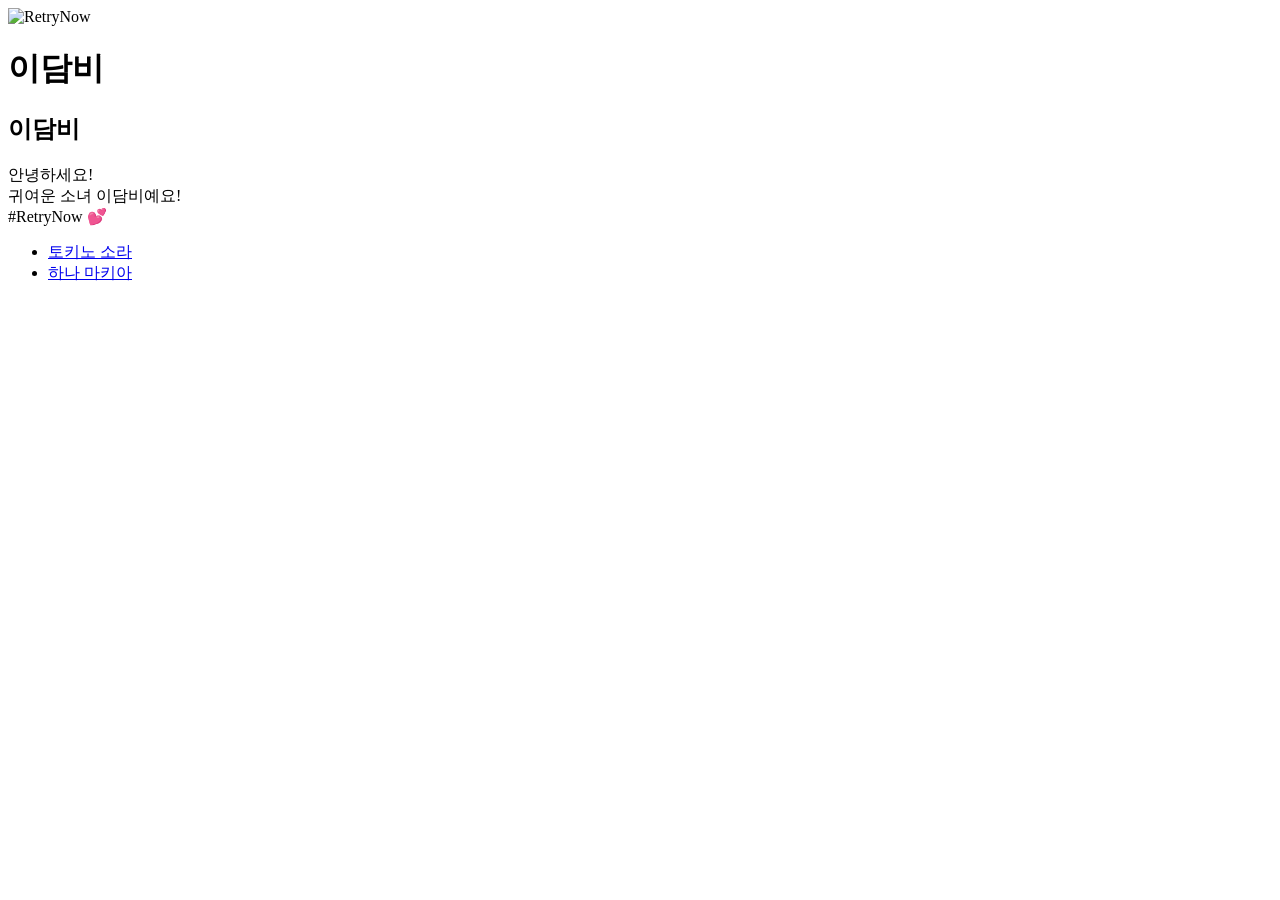
==== index.html @ a30d89b1 "Update index.html" ====
<!DOCTYPE html>
<html lang="ko">
  <head>
    <meta charset="UTF-8" />
    <meta name="viewport" content="width=device-width, initial-scale=1.0" />
    <title>이담비</title>
    <meta name="description" content="RetryNow, MyLink-Kit" />
    <meta name="author" content="RetryNow" />

    <meta property="og:title" content="이담비" />
    <meta property="og:description" content="RetryNow, MyLink-Kit." />
    <meta property="og:image" content="https://retrynoworg.github.io/img/profile.jpg" />
    <meta property="og:url" content="https://retrynoworg.github.io/" />
    <meta name="twitter:card" content="summary_large_image" />

    <link rel="icon" href="favicon.ico" type="image/x-icon" />
    <link rel="preconnect" href="https://fonts.googleapis.com" />
    <link rel="preconnect" href="https://fonts.gstatic.com" crossorigin />
    <link
      href="https://fonts.googleapis.com/css2?family=Jua&family=Noto+Sans+KR:wght@100..900&display=swap"
      rel="stylesheet"
    />

    <!-- Google Fonts link: https://fonts.google.com/ -->

    <style>
      :root {
        --main-font: "Noto Sans KR", sans-serif;
        --point-font: "Jua", serif;
      }
    </style>

    <link rel="stylesheet" href="styles.css" />
  </head>

  <body>
    <div class="wrapper">
      <div class="content">
        <div class="infoArea">
          <div class="thumbBox">
            <img src="img/profile.jpg" alt="RetryNow" />
          </div>

          <h1 class="userName">이담비</h1>
          <h2 class="pageSubtitle">이담비</h2>

          <div class="sloganText">
            안녕하세요!<br />
            귀여운 소녀 이담비예요!<br />
            #RetryNow 💕
          </div>
        </div>

        <div class="linkArea">
          <ul>
            <li>
              <a href="https://m.youtube.com/@TokinoSora">
                <i class="sora" aria-hidden="true"></i>토키노 소라
              </a>
            </li>
            <li>
              <a href="https://m.youtube.com/@HanaMacchia">
                <i class="hana" aria-hidden="true"></i>하나 마키아
              </a>
            </li>
          </ul>
        </div>
      </div>
    </div>
  </body>
</html>
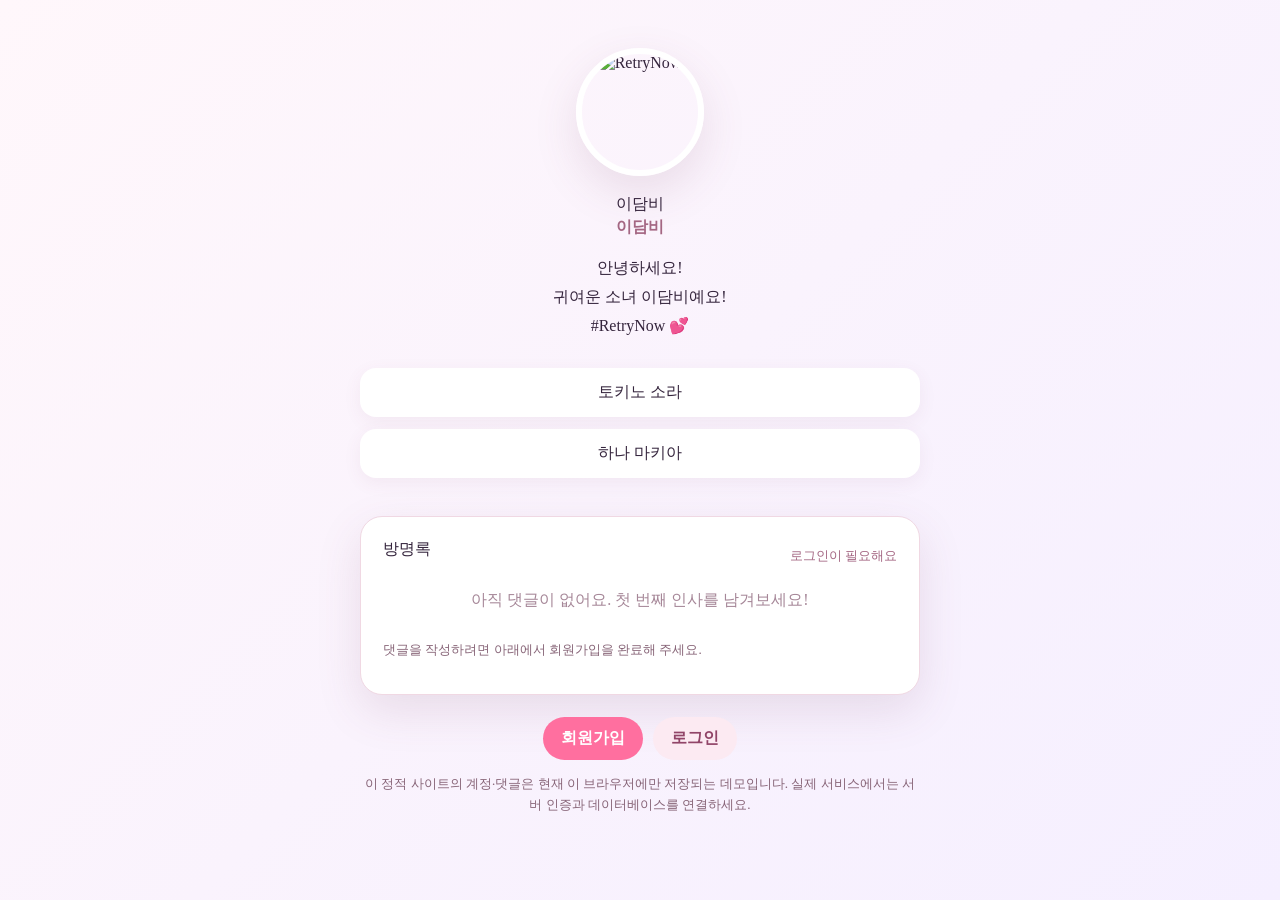
==== commit fa44d309: "Add multi-step member registration and member-only guestbook UI" ====
--- a/index.html
+++ b/index.html
@@ -1,71 +1,98 @@
-<!DOCTYPE html>
-<html lang="ko">
-  <head>
-    <meta charset="UTF-8" />
-    <meta name="viewport" content="width=device-width, initial-scale=1.0" />
-    <title>이담비</title>
-    <meta name="description" content="RetryNow, MyLink-Kit" />
-    <meta name="author" content="RetryNow" />
-
-    <meta property="og:title" content="이담비" />
-    <meta property="og:description" content="RetryNow, MyLink-Kit." />
-    <meta property="og:image" content="https://retrynoworg.github.io/img/profile.jpg" />
-    <meta property="og:url" content="https://retrynoworg.github.io/" />
-    <meta name="twitter:card" content="summary_large_image" />
-
-    <link rel="icon" href="favicon.ico" type="image/x-icon" />
-    <link rel="preconnect" href="https://fonts.googleapis.com" />
-    <link rel="preconnect" href="https://fonts.gstatic.com" crossorigin />
-    <link
-      href="https://fonts.googleapis.com/css2?family=Jua&family=Noto+Sans+KR:wght@100..900&display=swap"
-      rel="stylesheet"
-    />
-
-    <!-- Google Fonts link: https://fonts.google.com/ -->
-
-    <style>
-      :root {
-        --main-font: "Noto Sans KR", sans-serif;
-        --point-font: "Jua", serif;
-      }
-    </style>
-
-    <link rel="stylesheet" href="styles.css" />
-  </head>
-
-  <body>
-    <div class="wrapper">
-      <div class="content">
-        <div class="infoArea">
-          <div class="thumbBox">
-            <img src="img/profile.jpg" alt="RetryNow" />
-          </div>
-
-          <h1 class="userName">이담비</h1>
-          <h2 class="pageSubtitle">이담비</h2>
-
-          <div class="sloganText">
-            안녕하세요!<br />
-            귀여운 소녀 이담비예요!<br />
-            #RetryNow 💕
-          </div>
-        </div>
-
-        <div class="linkArea">
-          <ul>
-            <li>
-              <a href="https://m.youtube.com/@TokinoSora">
-                <i class="sora" aria-hidden="true"></i>토키노 소라
-              </a>
-            </li>
-            <li>
-              <a href="https://m.youtube.com/@HanaMacchia">
-                <i class="hana" aria-hidden="true"></i>하나 마키아
-              </a>
-            </li>
-          </ul>
-        </div>
-      </div>
-    </div>
-  </body>
-</html>
+<!DOCTYPE html>
+<html lang="ko">
+  <head>
+    <meta charset="UTF-8" />
+    <meta name="viewport" content="width=device-width, initial-scale=1.0" />
+    <title>이담비</title>
+    <meta name="description" content="RetryNow, MyLink-Kit" />
+    <meta name="author" content="RetryNow" />
+    <meta property="og:title" content="이담비" />
+    <meta property="og:description" content="RetryNow, MyLink-Kit." />
+    <meta property="og:image" content="https://retrynoworg.github.io/img/profile.jpg" />
+    <meta property="og:url" content="https://retrynoworg.github.io/" />
+    <meta name="twitter:card" content="summary_large_image" />
+    <link rel="icon" href="favicon.ico" type="image/x-icon" />
+    <link rel="preconnect" href="https://fonts.googleapis.com" />
+    <link rel="preconnect" href="https://fonts.gstatic.com" crossorigin />
+    <link href="https://fonts.googleapis.com/css2?family=Jua&family=Noto+Sans+KR:wght@100..900&display=swap" rel="stylesheet" />
+    <link rel="stylesheet" href="styles.css" />
+  </head>
+  <body>
+    <main class="wrapper">
+      <section class="content" aria-labelledby="profile-name">
+        <div class="infoArea">
+          <div class="thumbBox"><img src="img/profile.jpg" alt="RetryNow" /></div>
+          <h1 id="profile-name" class="userName">이담비</h1>
+          <h2 class="pageSubtitle">이담비</h2>
+          <p class="sloganText">안녕하세요!<br />귀여운 소녀 이담비예요!<br />#RetryNow 💕</p>
+        </div>
+
+        <div class="linkArea">
+          <ul>
+            <li><a href="https://m.youtube.com/@TokinoSora" target="_blank" rel="noopener noreferrer"><i class="sora" aria-hidden="true"></i>토키노 소라</a></li>
+            <li><a href="https://m.youtube.com/@HanaMacchia" target="_blank" rel="noopener noreferrer"><i class="hana" aria-hidden="true"></i>하나 마키아</a></li>
+          </ul>
+        </div>
+
+        <section class="community" aria-labelledby="community-title">
+          <div class="section-heading"><h2 id="community-title">방명록</h2><span id="auth-status">로그인이 필요해요</span></div>
+          <div id="comments" class="comments" aria-live="polite"></div>
+          <form id="comment-form" class="comment-form" hidden>
+            <label for="comment-text">댓글</label>
+            <textarea id="comment-text" maxlength="300" required placeholder="따뜻한 말을 남겨주세요 (최대 300자)"></textarea>
+            <div class="form-row"><small><span id="comment-count">0</span>/300</small><button type="submit">댓글 남기기</button></div>
+          </form>
+          <p id="comment-login-hint" class="hint">댓글을 작성하려면 아래에서 회원가입을 완료해 주세요.</p>
+        </section>
+
+        <div class="account-actions">
+          <button id="signup-open" class="primary" type="button">회원가입</button>
+          <button id="login-open" class="secondary" type="button">로그인</button>
+          <button id="logout" class="secondary" type="button" hidden>로그아웃</button>
+        </div>
+        <p class="demo-note">이 정적 사이트의 계정·댓글은 현재 이 브라우저에만 저장되는 데모입니다. 실제 서비스에서는 서버 인증과 데이터베이스를 연결하세요.</p>
+      </section>
+    </main>
+
+    <dialog id="account-dialog" aria-labelledby="dialog-title">
+      <button class="dialog-close" type="button" aria-label="닫기">×</button>
+      <h2 id="dialog-title">안전한 회원가입</h2>
+      <p class="step-label">단계 <span id="step-number">1</span> / 4</p>
+      <div class="progress"><span id="progress-bar"></span></div>
+      <form id="account-form" novalidate>
+        <fieldset data-step="1">
+          <legend>약관 동의</legend>
+          <p class="muted">서비스 이용을 위해 아래 내용을 확인해 주세요.</p>
+          <label class="check"><input id="terms" type="checkbox" required /> 이용약관과 개인정보 처리 안내에 동의합니다.</label>
+          <label class="check"><input id="age" type="checkbox" required /> 만 14세 이상이며 가입 정보를 직접 입력합니다.</label>
+        </fieldset>
+        <fieldset data-step="2" hidden>
+          <legend>계정 정보</legend>
+          <label>닉네임<input id="username" minlength="2" maxlength="20" pattern="[가-힣A-Za-z0-9_]+" required autocomplete="username" /></label>
+          <small>2~20자, 한글·영문·숫자·밑줄만 사용할 수 있어요.</small>
+          <label>이메일<input id="email" type="email" required autocomplete="email" /></label>
+          <label>비밀번호<input id="password" type="password" minlength="12" required autocomplete="new-password" /></label>
+          <small>12자 이상이며 대문자·소문자·숫자·특수문자를 모두 포함해야 해요.</small>
+          <label>비밀번호 확인<input id="password-confirm" type="password" required autocomplete="new-password" /></label>
+        </fieldset>
+        <fieldset data-step="3" hidden>
+          <legend>본인 확인</legend>
+          <p class="muted">데모 환경에서는 이메일 발송 대신 아래 코드가 표시됩니다. 실제 운영 시에는 서버에서 이메일 인증을 구현해야 합니다.</p>
+          <div class="verification-code" id="verification-code" aria-live="polite"></div>
+          <label>인증 코드<input id="verification-input" inputmode="numeric" pattern="[0-9]{6}" maxlength="6" required /></label>
+          <label class="check"><input id="privacy" type="checkbox" required /> 개인정보 수집 및 댓글 표시 방식을 확인했습니다.</label>
+        </fieldset>
+        <fieldset data-step="4" hidden>
+          <legend>마지막 확인</legend>
+          <p>자동 가입 방지를 위해 다음 계산 결과를 입력해 주세요.</p>
+          <p class="challenge" id="challenge-question"></p>
+          <label>정답<input id="challenge-answer" inputmode="numeric" required /></label>
+          <label class="check"><input id="community-rules" type="checkbox" required /> 서로 존중하는 댓글을 작성하겠습니다.</label>
+        </fieldset>
+        <p id="form-error" class="form-error" role="alert"></p>
+        <div class="dialog-actions"><button id="back-step" class="secondary" type="button" hidden>이전</button><button id="next-step" class="primary" type="button">다음</button></div>
+      </form>
+    </dialog>
+    <script src="script.js"></script>
+  </body>
+</html>
--- a/styles.css
+++ b/styles.css
@@ -0,0 +1,12 @@
+* { box-sizing: border-box; }
+:root { --ink: #35253d; --pink: #ff6f9f; --light: #fff4f8; --line: #f0d8e3; --shadow: 0 16px 45px #7b456522; }
+body { margin: 0; color: var(--ink); font-family: var(--main-font), sans-serif; background: linear-gradient(135deg, #fff7fb, #f5efff); }
+button, input, textarea { font: inherit; } button { cursor: pointer; border: 0; }
+.wrapper { min-height: 100vh; padding: 48px 18px; }.content { width: min(100%, 560px); margin: auto; text-align: center; }
+.thumbBox { width: 128px; height: 128px; margin: auto; overflow: hidden; border-radius: 50%; border: 6px solid white; box-shadow: var(--shadow); }.thumbBox img { width: 100%; height: 100%; object-fit: cover; }
+.userName { margin: 18px 0 0; font: 2.2rem var(--point-font); }.pageSubtitle { margin: 2px 0 14px; font-size: 1rem; color: #a46783; }.sloganText { line-height: 1.8; }
+.linkArea ul { display: grid; gap: 12px; padding: 0; margin: 28px 0; list-style: none; }.linkArea a { display: block; padding: 14px; border-radius: 16px; background: #fff; color: inherit; text-decoration: none; box-shadow: 0 5px 18px #7b456512; transition: transform .2s; }.linkArea a:hover { transform: translateY(-2px); }
+.community { margin-top: 38px; padding: 22px; text-align: left; background: #fff; border: 1px solid var(--line); border-radius: 22px; box-shadow: var(--shadow); }.section-heading { display: flex; align-items: center; justify-content: space-between; gap: 12px; }.section-heading h2 { margin: 0 0 14px; font: 1.5rem var(--point-font); }.section-heading span { color: #a46783; font-size: .8rem; }.comments { display: grid; gap: 10px; }.comment { padding: 12px 14px; background: var(--light); border-radius: 12px; }.comment p { margin: 5px 0 0; white-space: pre-wrap; word-break: break-word; }.comment-meta, .muted, .hint, small, .demo-note { color: #876477; font-size: .82rem; }.empty { text-align: center; color: #a68798; }.comment-form { margin-top: 18px; }.comment-form label, dialog label { display: grid; gap: 6px; margin: 12px 0; font-weight: 700; }.comment-form textarea, dialog input { width: 100%; border: 1px solid var(--line); border-radius: 10px; padding: 11px; color: var(--ink); background: #fffafd; }.comment-form textarea { min-height: 84px; resize: vertical; }.form-row, .dialog-actions { display: flex; align-items: center; justify-content: space-between; gap: 10px; }
+.primary, .secondary { padding: 11px 18px; border-radius: 999px; font-weight: 700; }.primary { color: white; background: var(--pink); }.secondary { color: #914568; background: #fceaf2; }.account-actions { display: flex; justify-content: center; gap: 10px; margin: 22px 0 12px; }.demo-note { line-height: 1.6; }
+dialog { width: min(92vw, 460px); padding: 28px; border: 0; border-radius: 22px; color: var(--ink); box-shadow: var(--shadow); }dialog::backdrop { background: #30152999; backdrop-filter: blur(3px); }.dialog-close { position: absolute; right: 18px; top: 14px; font-size: 1.7rem; color: #94647b; background: none; }.step-label { margin-bottom: 6px; color: #876477; font-size: .85rem; }.progress { height: 7px; margin-bottom: 22px; overflow: hidden; background: #f8e1eb; border-radius: 10px; }.progress span { display: block; height: 100%; background: var(--pink); transition: width .2s; }.dialog-actions { margin-top: 24px; }.check { display: flex !important; grid-template-columns: auto 1fr; align-items: start; font-weight: 400 !important; }.check input { width: auto; margin-top: 4px; }.challenge, .verification-code { padding: 15px; text-align: center; font-size: 1.2rem; font-weight: 700; background: var(--light); border-radius: 12px; }.form-error { min-height: 1.3em; color: #c53f62; font-size: .85rem; }
+@media (max-width: 480px) { .wrapper { padding-top: 28px; } .community { padding: 17px; } dialog { padding: 24px 18px; } }
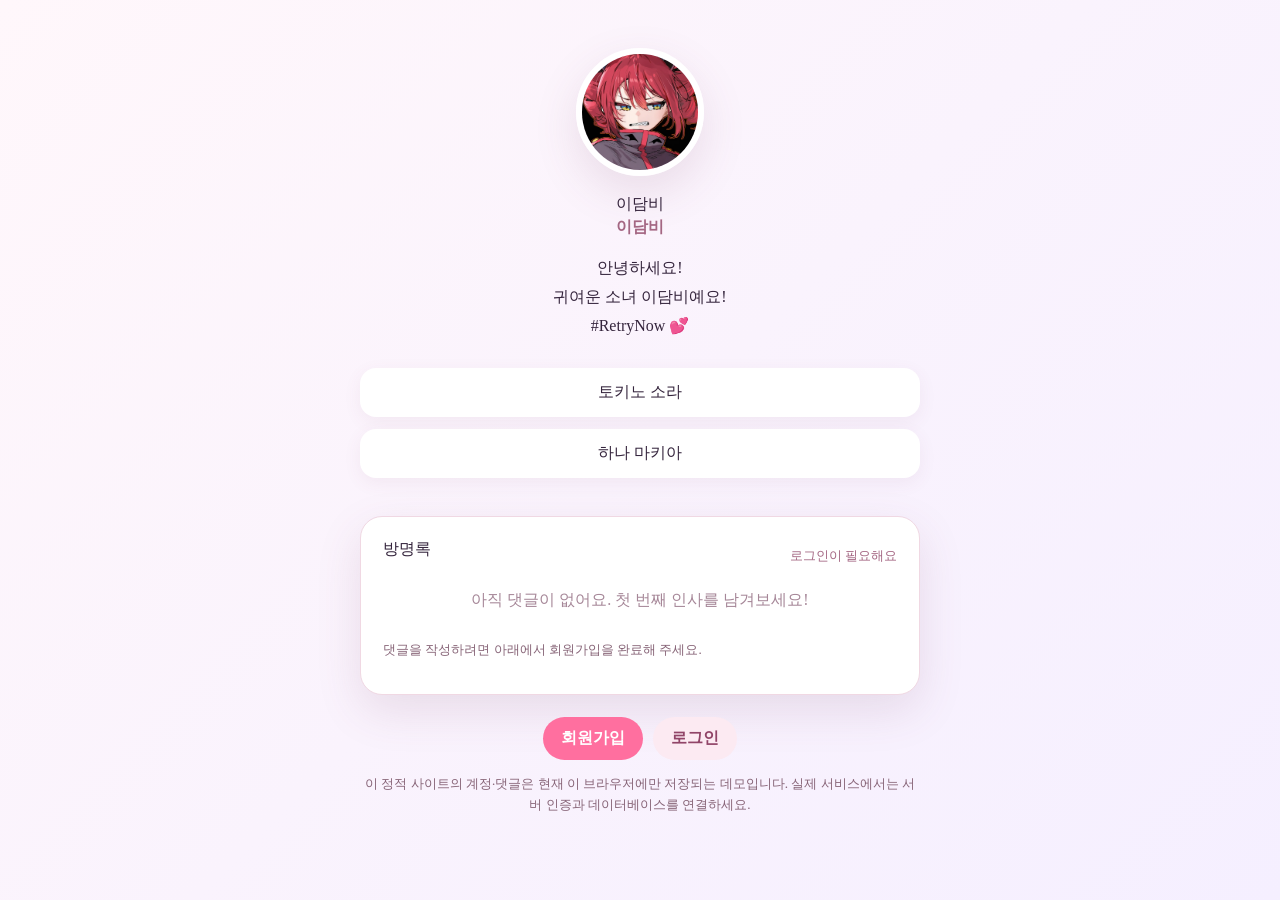
==== commit 12026b69: "Update profile image in index.html" ====
--- a/index.html
+++ b/index.html
@@ -21,7 +21,7 @@
     <main class="wrapper">
       <section class="content" aria-labelledby="profile-name">
         <div class="infoArea">
-          <div class="thumbBox"><img src="img/profile.jpg" alt="RetryNow" /></div>
+          <div class="thumbBox"><img src="img/Screenshot_20260914-200720_KakaoTalk.jpg" alt="RetryNow" /></div>
           <h1 id="profile-name" class="userName">이담비</h1>
           <h2 class="pageSubtitle">이담비</h2>
           <p class="sloganText">안녕하세요!<br />귀여운 소녀 이담비예요!<br />#RetryNow 💕</p>
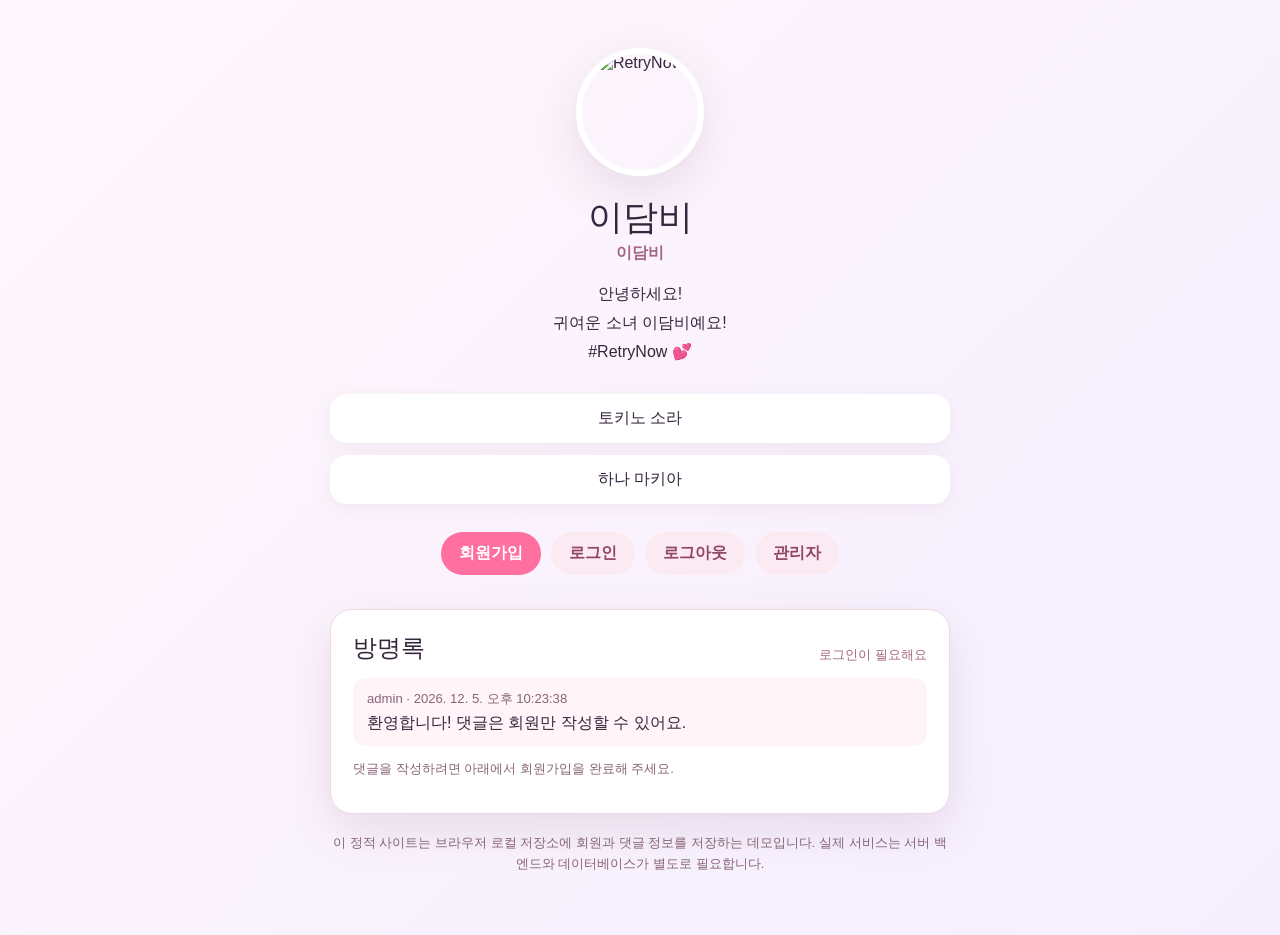
==== commit 8c6ef7ad: "Implement member registration, member-only comments, admin dashboard, and local data persistence for" ====
--- a/index.html
+++ b/index.html
@@ -21,7 +21,7 @@
     <main class="wrapper">
       <section class="content" aria-labelledby="profile-name">
         <div class="infoArea">
-          <div class="thumbBox"><img src="img/Screenshot_20260914-200720_KakaoTalk.jpg" alt="RetryNow" /></div>
+          <div class="thumbBox"><img src="img/profile.jpg" alt="RetryNow" /></div>
           <h1 id="profile-name" class="userName">이담비</h1>
           <h2 class="pageSubtitle">이담비</h2>
           <p class="sloganText">안녕하세요!<br />귀여운 소녀 이담비예요!<br />#RetryNow 💕</p>
@@ -34,23 +34,33 @@
           </ul>
         </div>
 
-        <section class="community" aria-labelledby="community-title">
-          <div class="section-heading"><h2 id="community-title">방명록</h2><span id="auth-status">로그인이 필요해요</span></div>
-          <div id="comments" class="comments" aria-live="polite"></div>
-          <form id="comment-form" class="comment-form" hidden>
-            <label for="comment-text">댓글</label>
-            <textarea id="comment-text" maxlength="300" required placeholder="따뜻한 말을 남겨주세요 (최대 300자)"></textarea>
-            <div class="form-row"><small><span id="comment-count">0</span>/300</small><button type="submit">댓글 남기기</button></div>
-          </form>
-          <p id="comment-login-hint" class="hint">댓글을 작성하려면 아래에서 회원가입을 완료해 주세요.</p>
-        </section>
-
         <div class="account-actions">
           <button id="signup-open" class="primary" type="button">회원가입</button>
           <button id="login-open" class="secondary" type="button">로그인</button>
           <button id="logout" class="secondary" type="button" hidden>로그아웃</button>
+          <a href="admin.html" class="admin-link secondary">관리자</a>
         </div>
-        <p class="demo-note">이 정적 사이트의 계정·댓글은 현재 이 브라우저에만 저장되는 데모입니다. 실제 서비스에서는 서버 인증과 데이터베이스를 연결하세요.</p>
+
+        <section class="community" aria-labelledby="community-title">
+          <div class="section-heading">
+            <h2 id="community-title">방명록</h2>
+            <span id="auth-status">로그인이 필요해요</span>
+          </div>
+          <div id="comments" class="comments" aria-live="polite"></div>
+
+          <form id="comment-form" class="comment-form" hidden>
+            <label for="comment-text">댓글</label>
+            <textarea id="comment-text" maxlength="300" required placeholder="따뜻한 말을 남겨주세요 (최대 300자)"></textarea>
+            <div class="form-row">
+              <small><span id="comment-count">0</span>/300</small>
+              <button type="submit">댓글 남기기</button>
+            </div>
+          </form>
+
+          <p id="comment-login-hint" class="hint">댓글을 작성하려면 아래에서 회원가입을 완료해 주세요.</p>
+        </section>
+
+        <p class="demo-note">이 정적 사이트는 브라우저 로컬 저장소에 회원과 댓글 정보를 저장하는 데모입니다. 실제 서비스는 서버 백엔드와 데이터베이스가 별도로 필요합니다.</p>
       </section>
     </main>
 
@@ -59,13 +69,15 @@
       <h2 id="dialog-title">안전한 회원가입</h2>
       <p class="step-label">단계 <span id="step-number">1</span> / 4</p>
       <div class="progress"><span id="progress-bar"></span></div>
+
       <form id="account-form" novalidate>
         <fieldset data-step="1">
           <legend>약관 동의</legend>
-          <p class="muted">서비스 이용을 위해 아래 내용을 확인해 주세요.</p>
+          <p class="muted">서비스 이용을 위해 아래 항목을 확인해 주세요.</p>
           <label class="check"><input id="terms" type="checkbox" required /> 이용약관과 개인정보 처리 안내에 동의합니다.</label>
           <label class="check"><input id="age" type="checkbox" required /> 만 14세 이상이며 가입 정보를 직접 입력합니다.</label>
         </fieldset>
+
         <fieldset data-step="2" hidden>
           <legend>계정 정보</legend>
           <label>닉네임<input id="username" minlength="2" maxlength="20" pattern="[가-힣A-Za-z0-9_]+" required autocomplete="username" /></label>
@@ -75,24 +87,31 @@
           <small>12자 이상이며 대문자·소문자·숫자·특수문자를 모두 포함해야 해요.</small>
           <label>비밀번호 확인<input id="password-confirm" type="password" required autocomplete="new-password" /></label>
         </fieldset>
+
         <fieldset data-step="3" hidden>
           <legend>본인 확인</legend>
-          <p class="muted">데모 환경에서는 이메일 발송 대신 아래 코드가 표시됩니다. 실제 운영 시에는 서버에서 이메일 인증을 구현해야 합니다.</p>
+          <p class="muted">아래 인증 코드를 입력해 주세요. 실제 운영 환경에서는 이메일/SMS 인증을 연결해야 합니다.</p>
           <div class="verification-code" id="verification-code" aria-live="polite"></div>
           <label>인증 코드<input id="verification-input" inputmode="numeric" pattern="[0-9]{6}" maxlength="6" required /></label>
-          <label class="check"><input id="privacy" type="checkbox" required /> 개인정보 수집 및 댓글 표시 방식을 확인했습니다.</label>
+          <label class="check"><input id="privacy" type="checkbox" required /> 개인정보 수집 및 댓글 표시에 동의합니다.</label>
         </fieldset>
+
         <fieldset data-step="4" hidden>
           <legend>마지막 확인</legend>
-          <p>자동 가입 방지를 위해 다음 계산 결과를 입력해 주세요.</p>
+          <p>자동 가입 방지를 위해 다음 계산을 입력해 주세요.</p>
           <p class="challenge" id="challenge-question"></p>
           <label>정답<input id="challenge-answer" inputmode="numeric" required /></label>
           <label class="check"><input id="community-rules" type="checkbox" required /> 서로 존중하는 댓글을 작성하겠습니다.</label>
         </fieldset>
+
         <p id="form-error" class="form-error" role="alert"></p>
-        <div class="dialog-actions"><button id="back-step" class="secondary" type="button" hidden>이전</button><button id="next-step" class="primary" type="button">다음</button></div>
+        <div class="dialog-actions">
+          <button id="back-step" class="secondary" type="button" hidden>이전</button>
+          <button id="next-step" class="primary" type="button">다음</button>
+        </div>
       </form>
     </dialog>
+
     <script src="script.js"></script>
   </body>
 </html>
--- a/styles.css
+++ b/styles.css
@@ -1,12 +1,400 @@
 * { box-sizing: border-box; }
-:root { --ink: #35253d; --pink: #ff6f9f; --light: #fff4f8; --line: #f0d8e3; --shadow: 0 16px 45px #7b456522; }
-body { margin: 0; color: var(--ink); font-family: var(--main-font), sans-serif; background: linear-gradient(135deg, #fff7fb, #f5efff); }
-button, input, textarea { font: inherit; } button { cursor: pointer; border: 0; }
-.wrapper { min-height: 100vh; padding: 48px 18px; }.content { width: min(100%, 560px); margin: auto; text-align: center; }
-.thumbBox { width: 128px; height: 128px; margin: auto; overflow: hidden; border-radius: 50%; border: 6px solid white; box-shadow: var(--shadow); }.thumbBox img { width: 100%; height: 100%; object-fit: cover; }
-.userName { margin: 18px 0 0; font: 2.2rem var(--point-font); }.pageSubtitle { margin: 2px 0 14px; font-size: 1rem; color: #a46783; }.sloganText { line-height: 1.8; }
-.linkArea ul { display: grid; gap: 12px; padding: 0; margin: 28px 0; list-style: none; }.linkArea a { display: block; padding: 14px; border-radius: 16px; background: #fff; color: inherit; text-decoration: none; box-shadow: 0 5px 18px #7b456512; transition: transform .2s; }.linkArea a:hover { transform: translateY(-2px); }
-.community { margin-top: 38px; padding: 22px; text-align: left; background: #fff; border: 1px solid var(--line); border-radius: 22px; box-shadow: var(--shadow); }.section-heading { display: flex; align-items: center; justify-content: space-between; gap: 12px; }.section-heading h2 { margin: 0 0 14px; font: 1.5rem var(--point-font); }.section-heading span { color: #a46783; font-size: .8rem; }.comments { display: grid; gap: 10px; }.comment { padding: 12px 14px; background: var(--light); border-radius: 12px; }.comment p { margin: 5px 0 0; white-space: pre-wrap; word-break: break-word; }.comment-meta, .muted, .hint, small, .demo-note { color: #876477; font-size: .82rem; }.empty { text-align: center; color: #a68798; }.comment-form { margin-top: 18px; }.comment-form label, dialog label { display: grid; gap: 6px; margin: 12px 0; font-weight: 700; }.comment-form textarea, dialog input { width: 100%; border: 1px solid var(--line); border-radius: 10px; padding: 11px; color: var(--ink); background: #fffafd; }.comment-form textarea { min-height: 84px; resize: vertical; }.form-row, .dialog-actions { display: flex; align-items: center; justify-content: space-between; gap: 10px; }
-.primary, .secondary { padding: 11px 18px; border-radius: 999px; font-weight: 700; }.primary { color: white; background: var(--pink); }.secondary { color: #914568; background: #fceaf2; }.account-actions { display: flex; justify-content: center; gap: 10px; margin: 22px 0 12px; }.demo-note { line-height: 1.6; }
-dialog { width: min(92vw, 460px); padding: 28px; border: 0; border-radius: 22px; color: var(--ink); box-shadow: var(--shadow); }dialog::backdrop { background: #30152999; backdrop-filter: blur(3px); }.dialog-close { position: absolute; right: 18px; top: 14px; font-size: 1.7rem; color: #94647b; background: none; }.step-label { margin-bottom: 6px; color: #876477; font-size: .85rem; }.progress { height: 7px; margin-bottom: 22px; overflow: hidden; background: #f8e1eb; border-radius: 10px; }.progress span { display: block; height: 100%; background: var(--pink); transition: width .2s; }.dialog-actions { margin-top: 24px; }.check { display: flex !important; grid-template-columns: auto 1fr; align-items: start; font-weight: 400 !important; }.check input { width: auto; margin-top: 4px; }.challenge, .verification-code { padding: 15px; text-align: center; font-size: 1.2rem; font-weight: 700; background: var(--light); border-radius: 12px; }.form-error { min-height: 1.3em; color: #c53f62; font-size: .85rem; }
-@media (max-width: 480px) { .wrapper { padding-top: 28px; } .community { padding: 17px; } dialog { padding: 24px 18px; } }
+:root {
+  --ink: #35253d;
+  --pink: #ff6f9f;
+  --light: #fff4f8;
+  --line: #f0d8e3;
+  --shadow: 0 16px 45px #7b456522;
+  --mint: #e4fff8;
+}
+
+html, body {
+  margin: 0;
+  min-height: 100%;
+  color: var(--ink);
+  font-family: "Noto Sans KR", sans-serif;
+  background: linear-gradient(135deg, #fff7fb, #f5efff);
+}
+
+body { min-height: 100vh; }
+button, input, textarea, a { font: inherit; }
+button, .admin-link { cursor: pointer; }
+a { color: inherit; text-decoration: none; }
+
+.wrapper {
+  min-height: 100vh;
+  padding: 48px 18px;
+}
+
+.content {
+  width: min(100%, 620px);
+  margin: 0 auto;
+  text-align: center;
+}
+
+.thumbBox {
+  width: 128px;
+  height: 128px;
+  margin: 0 auto;
+  overflow: hidden;
+  border-radius: 50%;
+  border: 6px solid #fff;
+  box-shadow: var(--shadow);
+}
+
+.thumbBox img { width: 100%; height: 100%; object-fit: cover; }
+.userName {
+  margin: 18px 0 0;
+  font: 2.2rem "Jua", serif;
+}
+.pageSubtitle {
+  margin: 2px 0 14px;
+  font-size: 1rem;
+  color: #a46783;
+}
+.sloganText {
+  line-height: 1.8;
+}
+
+.linkArea ul {
+  display: grid;
+  gap: 12px;
+  padding: 0;
+  margin: 28px 0;
+  list-style: none;
+}
+
+.linkArea a {
+  display: block;
+  padding: 14px;
+  border-radius: 16px;
+  background: #fff;
+  box-shadow: 0 5px 18px #7b456512;
+  transition: transform 0.2s ease;
+}
+
+.linkArea a:hover {
+  transform: translateY(-2px);
+}
+
+.community {
+  margin-top: 34px;
+  padding: 22px;
+  text-align: left;
+  background: #fff;
+  border: 1px solid var(--line);
+  border-radius: 22px;
+  box-shadow: var(--shadow);
+}
+
+.section-heading {
+  display: flex;
+  align-items: center;
+  justify-content: space-between;
+  gap: 12px;
+}
+
+.section-heading h2 {
+  margin: 0 0 14px;
+  font: 1.5rem "Jua", serif;
+}
+
+.section-heading span {
+  color: #a46783;
+  font-size: 0.8rem;
+}
+
+.comments {
+  display: grid;
+  gap: 10px;
+}
+
+.comment {
+  padding: 12px 14px;
+  background: var(--light);
+  border-radius: 12px;
+}
+
+.comment p {
+  margin: 5px 0 0;
+  white-space: pre-wrap;
+  word-break: break-word;
+}
+
+.comment-meta,
+.muted,
+.hint,
+small,
+.demo-note {
+  color: #876477;
+  font-size: 0.82rem;
+}
+
+.empty {
+  text-align: center;
+  color: #a68798;
+}
+
+.comment-form {
+  margin-top: 18px;
+}
+
+.comment-form label,
+dialog label {
+  display: grid;
+  gap: 6px;
+  margin: 12px 0;
+  font-weight: 700;
+}
+
+.comment-form textarea,
+dialog input {
+  width: 100%;
+  border: 1px solid var(--line);
+  border-radius: 10px;
+  padding: 11px;
+  color: var(--ink);
+  background: #fffafd;
+}
+
+.comment-form textarea {
+  min-height: 84px;
+  resize: vertical;
+}
+
+.form-row,
+.dialog-actions {
+  display: flex;
+  align-items: center;
+  justify-content: space-between;
+  gap: 10px;
+}
+
+.primary,
+.secondary,
+button,
+.admin-link {
+  padding: 11px 18px;
+  border-radius: 999px;
+  font-weight: 700;
+  border: none;
+}
+
+.primary {
+  color: #fff;
+  background: var(--pink);
+}
+
+.secondary,
+.admin-link {
+  color: #914568;
+  background: #fceaf2;
+  display: inline-flex;
+  align-items: center;
+  justify-content: center;
+}
+
+.account-actions {
+  display: flex;
+  justify-content: center;
+  flex-wrap: wrap;
+  gap: 10px;
+  margin: 22px 0 12px;
+}
+
+.demo-note {
+  margin-top: 18px;
+  line-height: 1.6;
+}
+
+.dialog {
+  width: min(92vw, 460px);
+  padding: 28px;
+  border: 0;
+  border-radius: 22px;
+  color: var(--ink);
+  box-shadow: var(--shadow);
+}
+
+dialog {
+  width: min(92vw, 460px);
+  padding: 28px;
+  border: 0;
+  border-radius: 22px;
+  color: var(--ink);
+  box-shadow: var(--shadow);
+}
+
+dialog::backdrop {
+  background: rgba(48, 21, 41, 0.66);
+  backdrop-filter: blur(3px);
+}
+
+.dialog-close {
+  position: absolute;
+  right: 18px;
+  top: 14px;
+  font-size: 1.7rem;
+  color: #94647b;
+  background: transparent;
+}
+
+.step-label {
+  margin-top: 0;
+  margin-bottom: 6px;
+  color: #876477;
+  font-size: 0.85rem;
+}
+
+.progress {
+  height: 7px;
+  margin-bottom: 22px;
+  background: #f8e1eb;
+  border-radius: 10px;
+  overflow: hidden;
+}
+
+.progress span {
+  display: block;
+  width: 25%;
+  height: 100%;
+  background: var(--pink);
+  transition: width 0.2s ease;
+}
+
+.check {
+  display: flex !important;
+  align-items: flex-start;
+  gap: 10px;
+  font-weight: 400 !important;
+}
+
+.check input {
+  width: auto;
+  margin-top: 4px;
+}
+
+.challenge,
+.verification-code {
+  padding: 15px;
+  text-align: center;
+  font-size: 1.2rem;
+  font-weight: 700;
+  background: var(--light);
+  border-radius: 12px;
+}
+
+.form-error {
+  min-height: 1.3em;
+  color: #c53f62;
+  font-size: 0.85rem;
+}
+
+@media (max-width: 520px) {
+  .wrapper { padding-top: 28px; }
+  .community { padding: 17px; }
+  dialog { padding: 24px 18px; }
+  .section-heading { flex-direction: column; align-items: flex-start; }
+}
+
+.admin-page {
+  width: min(100%, 980px);
+  margin: 0 auto;
+  padding: 40px 20px 80px;
+}
+
+.admin-shell {
+  background: #fff;
+  border: 1px solid var(--line);
+  border-radius: 22px;
+  overflow: hidden;
+  box-shadow: var(--shadow);
+}
+
+.admin-header {
+  display: flex;
+  align-items: center;
+  justify-content: space-between;
+  gap: 12px;
+  padding: 22px 24px;
+  border-bottom: 1px solid var(--line);
+  background: linear-gradient(135deg, #fff3f8, #fdf8ff);
+}
+
+.admin-header h1 {
+  margin: 0;
+  font: 2rem "Jua", serif;
+}
+
+.admin-grid {
+  display: grid;
+  grid-template-columns: repeat(auto-fit, minmax(260px, 1fr));
+  gap: 18px;
+  padding: 24px;
+}
+
+.admin-panel {
+  padding: 18px;
+  border: 1px solid var(--line);
+  border-radius: 16px;
+  background: #fffafd;
+}
+
+.admin-panel h2 {
+  margin-top: 0;
+  font-size: 1.15rem;
+}
+
+.admin-login {
+  display: grid;
+  gap: 10px;
+  margin-top: 18px;
+}
+
+.admin-login input {
+  width: 100%;
+  border: 1px solid var(--line);
+  border-radius: 10px;
+  padding: 10px 12px;
+}
+
+.admin-status {
+  margin-top: 8px;
+  font-size: 0.85rem;
+  color: #876477;
+}
+
+.admin-table {
+  width: 100%;
+  border-collapse: collapse;
+  margin-top: 12px;
+  font-size: 0.9rem;
+}
+
+.admin-table th,
+.admin-table td {
+  padding: 10px 8px;
+  border-bottom: 1px solid #f2dfe9;
+  text-align: left;
+  vertical-align: top;
+}
+
+.admin-table button {
+  padding: 7px 10px;
+  background: #ffe8ef;
+  color: #9d4667;
+  border-radius: 999px;
+}
+
+.summary-box {
+  background: var(--mint);
+  border-radius: 12px;
+  padding: 14px;
+  margin-top: 12px;
+}
+
+.summary-box strong {
+  display: block;
+  font-size: 1.8rem;
+  margin-top: 8px;
+}
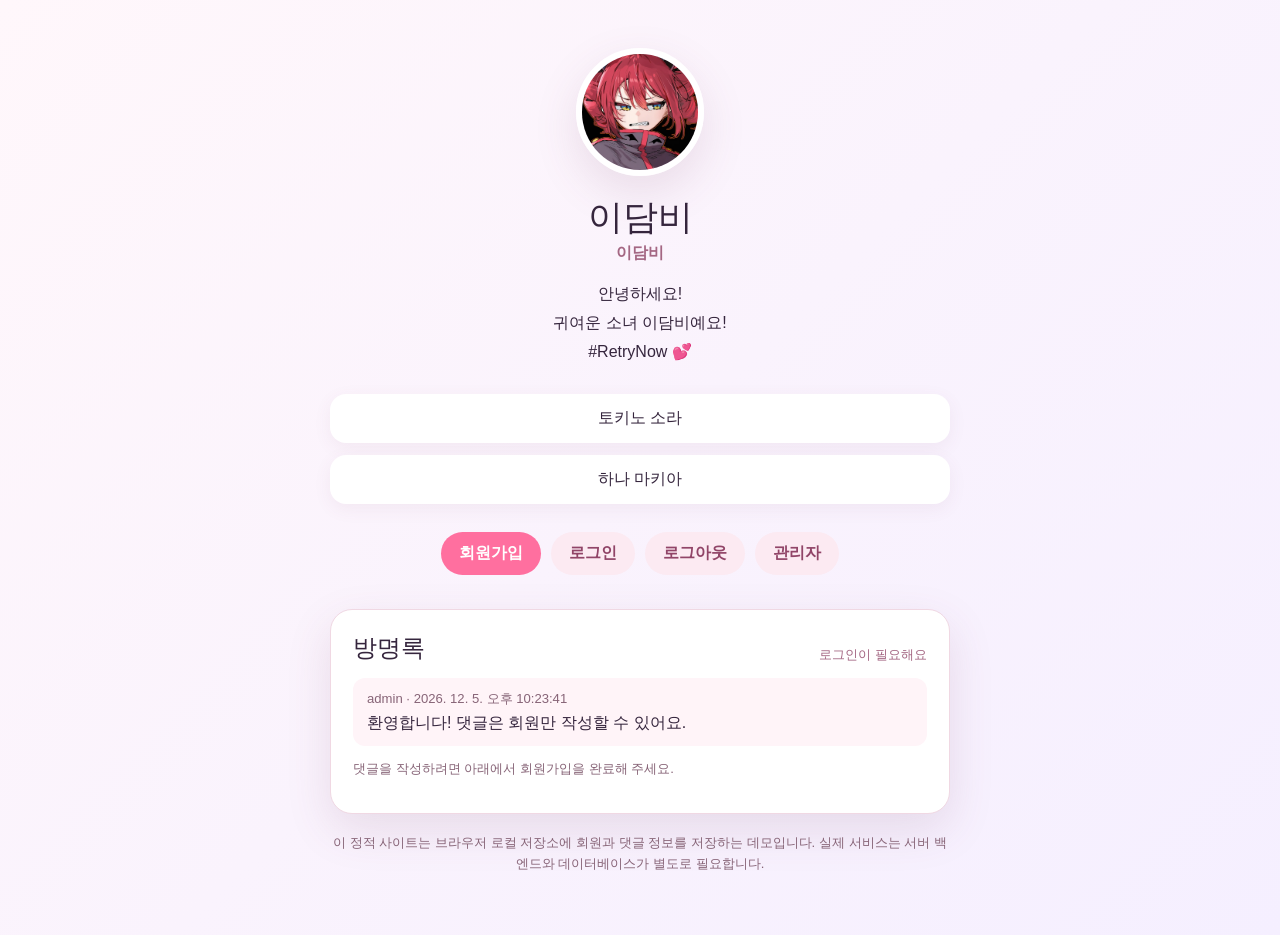
==== commit 4a5659ac: "Update profile image and Open Graph metadata" ====
--- a/index.html
+++ b/index.html
@@ -8,7 +8,7 @@
     <meta name="author" content="RetryNow" />
     <meta property="og:title" content="이담비" />
     <meta property="og:description" content="RetryNow, MyLink-Kit." />
-    <meta property="og:image" content="https://retrynoworg.github.io/img/profile.jpg" />
+    <meta property="og:image" content="https://retrynoworg.github.io/img/Screenshot_20260914-200720_KakaoTalk.jpg" />
     <meta property="og:url" content="https://retrynoworg.github.io/" />
     <meta name="twitter:card" content="summary_large_image" />
     <link rel="icon" href="favicon.ico" type="image/x-icon" />
@@ -21,7 +21,7 @@
     <main class="wrapper">
       <section class="content" aria-labelledby="profile-name">
         <div class="infoArea">
-          <div class="thumbBox"><img src="img/profile.jpg" alt="RetryNow" /></div>
+          <div class="thumbBox"><img src="img/Screenshot_20260914-200720_KakaoTalk.jpg" alt="RetryNow" /></div>
           <h1 id="profile-name" class="userName">이담비</h1>
           <h2 class="pageSubtitle">이담비</h2>
           <p class="sloganText">안녕하세요!<br />귀여운 소녀 이담비예요!<br />#RetryNow 💕</p>
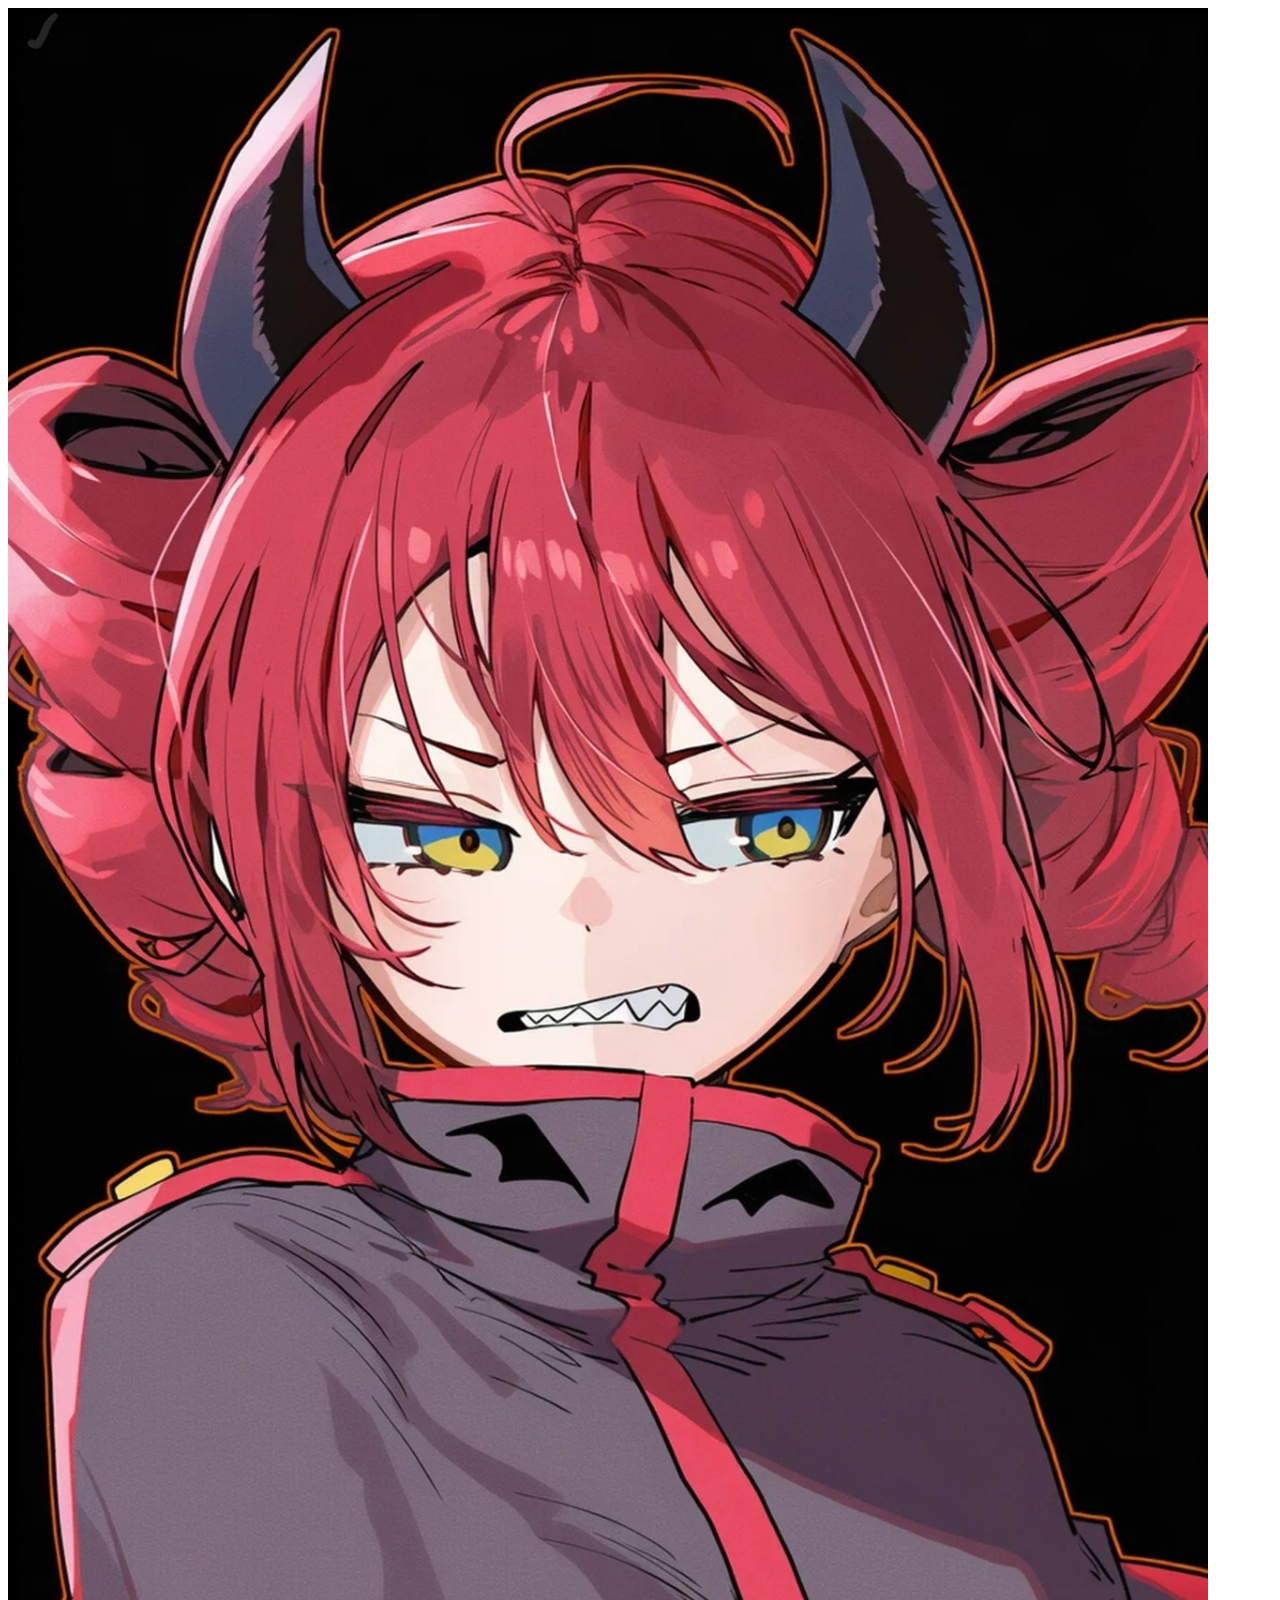
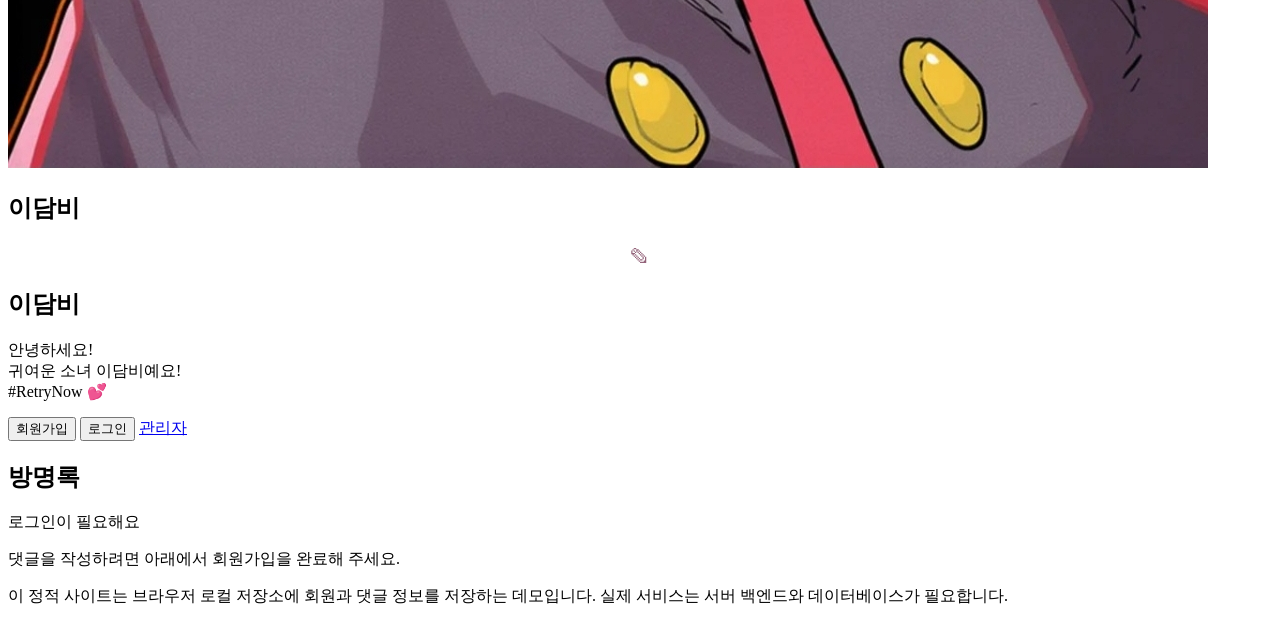
==== commit f8d50e1b: "프로필 편집기와 최대 100개 링크 기능 추가" ====
--- a/index.html
+++ b/index.html
@@ -21,17 +21,15 @@
     <main class="wrapper">
       <section class="content" aria-labelledby="profile-name">
         <div class="infoArea">
-          <div class="thumbBox"><img src="img/Screenshot_20260914-200720_KakaoTalk.jpg" alt="RetryNow" /></div>
+          <div class="thumbBox"><img id="profile-image" src="img/Screenshot_20260914-200720_KakaoTalk.jpg" alt="RetryNow" /></div>
           <h1 id="profile-name" class="userName">이담비</h1>
-          <h2 class="pageSubtitle">이담비</h2>
-          <p class="sloganText">안녕하세요!<br />귀여운 소녀 이담비예요!<br />#RetryNow 💕</p>
+          <button id="profile-edit-open" class="profile-edit-button" type="button" aria-label="프로필과 링크 편집">✎</button>
+          <h2 id="profile-subtitle" class="pageSubtitle">이담비</h2>
+          <p id="profile-slogan" class="sloganText">안녕하세요!<br />귀여운 소녀 이담비예요!<br />#RetryNow 💕</p>
         </div>
 
         <div class="linkArea">
-          <ul>
-            <li><a href="https://m.youtube.com/@TokinoSora" target="_blank" rel="noopener noreferrer"><i class="sora" aria-hidden="true"></i>토키노 소라</a></li>
-            <li><a href="https://m.youtube.com/@HanaMacchia" target="_blank" rel="noopener noreferrer"><i class="hana" aria-hidden="true"></i>하나 마키아</a></li>
-          </ul>
+          <ul id="profile-links"></ul>
         </div>
 
         <div class="account-actions">
@@ -47,71 +45,47 @@
             <span id="auth-status">로그인이 필요해요</span>
           </div>
           <div id="comments" class="comments" aria-live="polite"></div>
-
           <form id="comment-form" class="comment-form" hidden>
             <label for="comment-text">댓글</label>
             <textarea id="comment-text" maxlength="300" required placeholder="따뜻한 말을 남겨주세요 (최대 300자)"></textarea>
-            <div class="form-row">
-              <small><span id="comment-count">0</span>/300</small>
-              <button type="submit">댓글 남기기</button>
-            </div>
+            <div class="form-row"><small><span id="comment-count">0</span>/300</small><button type="submit">댓글 남기기</button></div>
           </form>
-
           <p id="comment-login-hint" class="hint">댓글을 작성하려면 아래에서 회원가입을 완료해 주세요.</p>
         </section>
-
-        <p class="demo-note">이 정적 사이트는 브라우저 로컬 저장소에 회원과 댓글 정보를 저장하는 데모입니다. 실제 서비스는 서버 백엔드와 데이터베이스가 별도로 필요합니다.</p>
+        <p class="demo-note">이 정적 사이트는 브라우저 로컬 저장소에 회원과 댓글 정보를 저장하는 데모입니다. 실제 서비스는 서버 백엔드와 데이터베이스가 필요합니다.</p>
       </section>
     </main>
+
+    <dialog id="profile-editor-dialog" class="profile-editor-dialog" aria-labelledby="profile-editor-title">
+      <button id="profile-editor-close" class="dialog-close" type="button" aria-label="닫기">×</button>
+      <h2 id="profile-editor-title">프로필·링크 편집</h2>
+      <p class="muted">프로필 이미지부터 링크까지 수정할 수 있어요. 링크는 최대 100개입니다.</p>
+      <form id="profile-editor-form">
+        <label>프로필 이미지 URL<input id="edit-profile-image" type="url" required placeholder="https://example.com/profile.jpg" /></label>
+        <label>이름<input id="edit-profile-name" maxlength="80" required /></label>
+        <label>부제목<input id="edit-profile-subtitle" maxlength="120" /></label>
+        <label>소개<textarea id="edit-profile-slogan" rows="3" maxlength="500"></textarea></label>
+        <div class="editor-links-heading"><strong>링크</strong><span id="link-limit-count">0 / 100</span></div>
+        <div id="editor-links" class="editor-links"></div>
+        <button id="add-link" class="secondary add-link" type="button">＋ 링크 추가</button>
+        <p id="profile-editor-error" class="form-error" role="alert"></p>
+        <div class="dialog-actions"><button id="profile-editor-cancel" class="secondary" type="button">취소</button><button class="primary" type="submit">저장</button></div>
+      </form>
+    </dialog>
 
     <dialog id="account-dialog" aria-labelledby="dialog-title">
       <button class="dialog-close" type="button" aria-label="닫기">×</button>
       <h2 id="dialog-title">안전한 회원가입</h2>
       <p class="step-label">단계 <span id="step-number">1</span> / 4</p>
       <div class="progress"><span id="progress-bar"></span></div>
-
       <form id="account-form" novalidate>
-        <fieldset data-step="1">
-          <legend>약관 동의</legend>
-          <p class="muted">서비스 이용을 위해 아래 항목을 확인해 주세요.</p>
-          <label class="check"><input id="terms" type="checkbox" required /> 이용약관과 개인정보 처리 안내에 동의합니다.</label>
-          <label class="check"><input id="age" type="checkbox" required /> 만 14세 이상이며 가입 정보를 직접 입력합니다.</label>
-        </fieldset>
-
-        <fieldset data-step="2" hidden>
-          <legend>계정 정보</legend>
-          <label>닉네임<input id="username" minlength="2" maxlength="20" pattern="[가-힣A-Za-z0-9_]+" required autocomplete="username" /></label>
-          <small>2~20자, 한글·영문·숫자·밑줄만 사용할 수 있어요.</small>
-          <label>이메일<input id="email" type="email" required autocomplete="email" /></label>
-          <label>비밀번호<input id="password" type="password" minlength="12" required autocomplete="new-password" /></label>
-          <small>12자 이상이며 대문자·소문자·숫자·특수문자를 모두 포함해야 해요.</small>
-          <label>비밀번호 확인<input id="password-confirm" type="password" required autocomplete="new-password" /></label>
-        </fieldset>
-
-        <fieldset data-step="3" hidden>
-          <legend>본인 확인</legend>
-          <p class="muted">아래 인증 코드를 입력해 주세요. 실제 운영 환경에서는 이메일/SMS 인증을 연결해야 합니다.</p>
-          <div class="verification-code" id="verification-code" aria-live="polite"></div>
-          <label>인증 코드<input id="verification-input" inputmode="numeric" pattern="[0-9]{6}" maxlength="6" required /></label>
-          <label class="check"><input id="privacy" type="checkbox" required /> 개인정보 수집 및 댓글 표시에 동의합니다.</label>
-        </fieldset>
-
-        <fieldset data-step="4" hidden>
-          <legend>마지막 확인</legend>
-          <p>자동 가입 방지를 위해 다음 계산을 입력해 주세요.</p>
-          <p class="challenge" id="challenge-question"></p>
-          <label>정답<input id="challenge-answer" inputmode="numeric" required /></label>
-          <label class="check"><input id="community-rules" type="checkbox" required /> 서로 존중하는 댓글을 작성하겠습니다.</label>
-        </fieldset>
-
-        <p id="form-error" class="form-error" role="alert"></p>
-        <div class="dialog-actions">
-          <button id="back-step" class="secondary" type="button" hidden>이전</button>
-          <button id="next-step" class="primary" type="button">다음</button>
-        </div>
+        <fieldset data-step="1"><legend>약관 동의</legend><p class="muted">서비스 이용을 위해 아래 항목을 확인해 주세요.</p><label class="check"><input id="terms" type="checkbox" required /> 이용약관과 개인정보 처리 안내에 동의합니다.</label><label class="check"><input id="age" type="checkbox" required /> 만 14세 이상이며 가입 정보를 직접 입력합니다.</label></fieldset>
+        <fieldset data-step="2" hidden><legend>계정 정보</legend><label>닉네임<input id="username" minlength="2" maxlength="20" pattern="[가-힣A-Za-z0-9_]+" required autocomplete="username" /></label><small>2~20자, 한글·영문·숫자·밑줄만 사용할 수 있어요.</small><label>이메일<input id="email" type="email" required autocomplete="email" /></label><label>비밀번호<input id="password" type="password" minlength="12" required autocomplete="new-password" /></label><small>12자 이상이며 대문자·소문자·숫자·특수문자를 모두 포함해야 해요.</small><label>비밀번호 확인<input id="password-confirm" type="password" required autocomplete="new-password" /></label></fieldset>
+        <fieldset data-step="3" hidden><legend>본인 확인</legend><p class="muted">아래 인증 코드를 입력해 주세요. 실제 운영 환경에서는 이메일/SMS 인증을 연결해야 합니다.</p><div class="verification-code" id="verification-code" aria-live="polite"></div><label>인증 코드<input id="verification-input" inputmode="numeric" pattern="[0-9]{6}" maxlength="6" required /></label><label class="check"><input id="privacy" type="checkbox" required /> 개인정보 수집 및 댓글 표시에 동의합니다.</label></fieldset>
+        <fieldset data-step="4" hidden><legend>마지막 확인</legend><p>자동 가입 방지를 위해 다음 계산을 입력해 주세요.</p><p class="challenge" id="challenge-question"></p><label>정답<input id="challenge-answer" inputmode="numeric" required /></label><label class="check"><input id="community-rules" type="checkbox" required /> 서로 존중하는 댓글을 작성하겠습니다.</label></fieldset>
+        <p id="form-error" class="form-error" role="alert"></p><div class="dialog-actions"><button id="back-step" class="secondary" type="button" hidden>이전</button><button id="next-step" class="primary" type="button">다음</button></div>
       </form>
     </dialog>
-
     <script src="script.js"></script>
   </body>
 </html>
--- a/styles.css
+++ b/styles.css
@@ -1,400 +1,15 @@
-* { box-sizing: border-box; }
-:root {
-  --ink: #35253d;
-  --pink: #ff6f9f;
-  --light: #fff4f8;
-  --line: #f0d8e3;
-  --shadow: 0 16px 45px #7b456522;
-  --mint: #e4fff8;
-}
-
-html, body {
-  margin: 0;
-  min-height: 100%;
-  color: var(--ink);
-  font-family: "Noto Sans KR", sans-serif;
-  background: linear-gradient(135deg, #fff7fb, #f5efff);
-}
-
-body { min-height: 100vh; }
-button, input, textarea, a { font: inherit; }
-button, .admin-link { cursor: pointer; }
-a { color: inherit; text-decoration: none; }
-
-.wrapper {
-  min-height: 100vh;
-  padding: 48px 18px;
-}
-
-.content {
-  width: min(100%, 620px);
-  margin: 0 auto;
-  text-align: center;
-}
-
-.thumbBox {
-  width: 128px;
-  height: 128px;
-  margin: 0 auto;
-  overflow: hidden;
-  border-radius: 50%;
-  border: 6px solid #fff;
-  box-shadow: var(--shadow);
-}
-
-.thumbBox img { width: 100%; height: 100%; object-fit: cover; }
-.userName {
-  margin: 18px 0 0;
-  font: 2.2rem "Jua", serif;
-}
-.pageSubtitle {
-  margin: 2px 0 14px;
-  font-size: 1rem;
-  color: #a46783;
-}
-.sloganText {
-  line-height: 1.8;
-}
-
-.linkArea ul {
-  display: grid;
-  gap: 12px;
-  padding: 0;
-  margin: 28px 0;
-  list-style: none;
-}
-
-.linkArea a {
-  display: block;
-  padding: 14px;
-  border-radius: 16px;
-  background: #fff;
-  box-shadow: 0 5px 18px #7b456512;
-  transition: transform 0.2s ease;
-}
-
-.linkArea a:hover {
-  transform: translateY(-2px);
-}
-
-.community {
-  margin-top: 34px;
-  padding: 22px;
-  text-align: left;
-  background: #fff;
-  border: 1px solid var(--line);
-  border-radius: 22px;
-  box-shadow: var(--shadow);
-}
-
-.section-heading {
-  display: flex;
-  align-items: center;
-  justify-content: space-between;
-  gap: 12px;
-}
-
-.section-heading h2 {
-  margin: 0 0 14px;
-  font: 1.5rem "Jua", serif;
-}
-
-.section-heading span {
-  color: #a46783;
-  font-size: 0.8rem;
-}
-
-.comments {
-  display: grid;
-  gap: 10px;
-}
-
-.comment {
-  padding: 12px 14px;
-  background: var(--light);
-  border-radius: 12px;
-}
-
-.comment p {
-  margin: 5px 0 0;
-  white-space: pre-wrap;
-  word-break: break-word;
-}
-
-.comment-meta,
-.muted,
-.hint,
-small,
-.demo-note {
-  color: #876477;
-  font-size: 0.82rem;
-}
-
-.empty {
-  text-align: center;
-  color: #a68798;
-}
-
-.comment-form {
-  margin-top: 18px;
-}
-
-.comment-form label,
-dialog label {
-  display: grid;
-  gap: 6px;
-  margin: 12px 0;
-  font-weight: 700;
-}
-
-.comment-form textarea,
-dialog input {
-  width: 100%;
-  border: 1px solid var(--line);
-  border-radius: 10px;
-  padding: 11px;
-  color: var(--ink);
-  background: #fffafd;
-}
-
-.comment-form textarea {
-  min-height: 84px;
-  resize: vertical;
-}
-
-.form-row,
-.dialog-actions {
-  display: flex;
-  align-items: center;
-  justify-content: space-between;
-  gap: 10px;
-}
-
-.primary,
-.secondary,
-button,
-.admin-link {
-  padding: 11px 18px;
-  border-radius: 999px;
-  font-weight: 700;
-  border: none;
-}
-
-.primary {
-  color: #fff;
-  background: var(--pink);
-}
-
-.secondary,
-.admin-link {
-  color: #914568;
-  background: #fceaf2;
-  display: inline-flex;
-  align-items: center;
-  justify-content: center;
-}
-
-.account-actions {
-  display: flex;
-  justify-content: center;
-  flex-wrap: wrap;
-  gap: 10px;
-  margin: 22px 0 12px;
-}
-
-.demo-note {
-  margin-top: 18px;
-  line-height: 1.6;
-}
-
-.dialog {
-  width: min(92vw, 460px);
-  padding: 28px;
-  border: 0;
-  border-radius: 22px;
-  color: var(--ink);
-  box-shadow: var(--shadow);
-}
-
-dialog {
-  width: min(92vw, 460px);
-  padding: 28px;
-  border: 0;
-  border-radius: 22px;
-  color: var(--ink);
-  box-shadow: var(--shadow);
-}
-
-dialog::backdrop {
-  background: rgba(48, 21, 41, 0.66);
-  backdrop-filter: blur(3px);
-}
-
-.dialog-close {
-  position: absolute;
-  right: 18px;
-  top: 14px;
-  font-size: 1.7rem;
-  color: #94647b;
-  background: transparent;
-}
-
-.step-label {
-  margin-top: 0;
-  margin-bottom: 6px;
-  color: #876477;
-  font-size: 0.85rem;
-}
-
-.progress {
-  height: 7px;
-  margin-bottom: 22px;
-  background: #f8e1eb;
-  border-radius: 10px;
-  overflow: hidden;
-}
-
-.progress span {
-  display: block;
-  width: 25%;
-  height: 100%;
-  background: var(--pink);
-  transition: width 0.2s ease;
-}
-
-.check {
-  display: flex !important;
-  align-items: flex-start;
-  gap: 10px;
-  font-weight: 400 !important;
-}
-
-.check input {
-  width: auto;
-  margin-top: 4px;
-}
-
-.challenge,
-.verification-code {
-  padding: 15px;
-  text-align: center;
-  font-size: 1.2rem;
-  font-weight: 700;
-  background: var(--light);
-  border-radius: 12px;
-}
-
-.form-error {
-  min-height: 1.3em;
-  color: #c53f62;
-  font-size: 0.85rem;
-}
-
-@media (max-width: 520px) {
-  .wrapper { padding-top: 28px; }
-  .community { padding: 17px; }
-  dialog { padding: 24px 18px; }
-  .section-heading { flex-direction: column; align-items: flex-start; }
-}
-
-.admin-page {
-  width: min(100%, 980px);
-  margin: 0 auto;
-  padding: 40px 20px 80px;
-}
-
-.admin-shell {
-  background: #fff;
-  border: 1px solid var(--line);
-  border-radius: 22px;
-  overflow: hidden;
-  box-shadow: var(--shadow);
-}
-
-.admin-header {
-  display: flex;
-  align-items: center;
-  justify-content: space-between;
-  gap: 12px;
-  padding: 22px 24px;
-  border-bottom: 1px solid var(--line);
-  background: linear-gradient(135deg, #fff3f8, #fdf8ff);
-}
-
-.admin-header h1 {
-  margin: 0;
-  font: 2rem "Jua", serif;
-}
-
-.admin-grid {
-  display: grid;
-  grid-template-columns: repeat(auto-fit, minmax(260px, 1fr));
-  gap: 18px;
-  padding: 24px;
-}
-
-.admin-panel {
-  padding: 18px;
-  border: 1px solid var(--line);
-  border-radius: 16px;
-  background: #fffafd;
-}
-
-.admin-panel h2 {
-  margin-top: 0;
-  font-size: 1.15rem;
-}
-
-.admin-login {
-  display: grid;
-  gap: 10px;
-  margin-top: 18px;
-}
-
-.admin-login input {
-  width: 100%;
-  border: 1px solid var(--line);
-  border-radius: 10px;
-  padding: 10px 12px;
-}
-
-.admin-status {
-  margin-top: 8px;
-  font-size: 0.85rem;
-  color: #876477;
-}
-
-.admin-table {
-  width: 100%;
-  border-collapse: collapse;
-  margin-top: 12px;
-  font-size: 0.9rem;
-}
-
-.admin-table th,
-.admin-table td {
-  padding: 10px 8px;
-  border-bottom: 1px solid #f2dfe9;
-  text-align: left;
-  vertical-align: top;
-}
-
-.admin-table button {
-  padding: 7px 10px;
-  background: #ffe8ef;
-  color: #9d4667;
-  border-radius: 999px;
-}
-
-.summary-box {
-  background: var(--mint);
-  border-radius: 12px;
-  padding: 14px;
-  margin-top: 12px;
-}
-
-.summary-box strong {
-  display: block;
-  font-size: 1.8rem;
-  margin-top: 8px;
-}
+/* Added profile editor */
+.profile-edit-button { display: block; margin: 6px auto 0; padding: 2px 8px; border: 0; border-radius: 8px; color: #94647b; background: transparent; font-size: 1.25rem; line-height: 1; }
+.profile-edit-button:hover, .profile-edit-button:focus-visible { color: var(--pink); background: #fff; }
+.profile-editor-dialog { width: min(94vw, 620px); max-height: 90vh; overflow-y: auto; }
+.profile-editor-dialog form { text-align: left; }
+.profile-editor-dialog textarea { width: 100%; border: 1px solid var(--line); border-radius: 10px; padding: 11px; resize: vertical; color: var(--ink); background: #fffafd; }
+.editor-links-heading { display: flex; justify-content: space-between; align-items: center; margin-top: 20px; }
+.editor-links-heading span { color: #876477; font-size: .82rem; }
+.editor-links { display: grid; gap: 8px; margin: 8px 0; max-height: 280px; overflow-y: auto; }
+.editor-link-row { display: grid; grid-template-columns: 1fr 1.5fr auto; gap: 6px; align-items: center; }
+.editor-link-row input { min-width: 0; width: 100%; border: 1px solid var(--line); border-radius: 9px; padding: 9px; color: var(--ink); background: #fff; }
+.editor-link-row button { padding: 8px 10px; color: #9d4667; background: #ffe8ef; border: 0; border-radius: 999px; font-size: .82rem; }
+.add-link { margin: 4px 0 12px; }
+.add-link:disabled { opacity: .5; cursor: not-allowed; }
+@media (max-width: 520px) { .editor-link-row { grid-template-columns: 1fr 1fr; } .editor-link-row button { grid-column: 1 / -1; justify-self: start; } }
